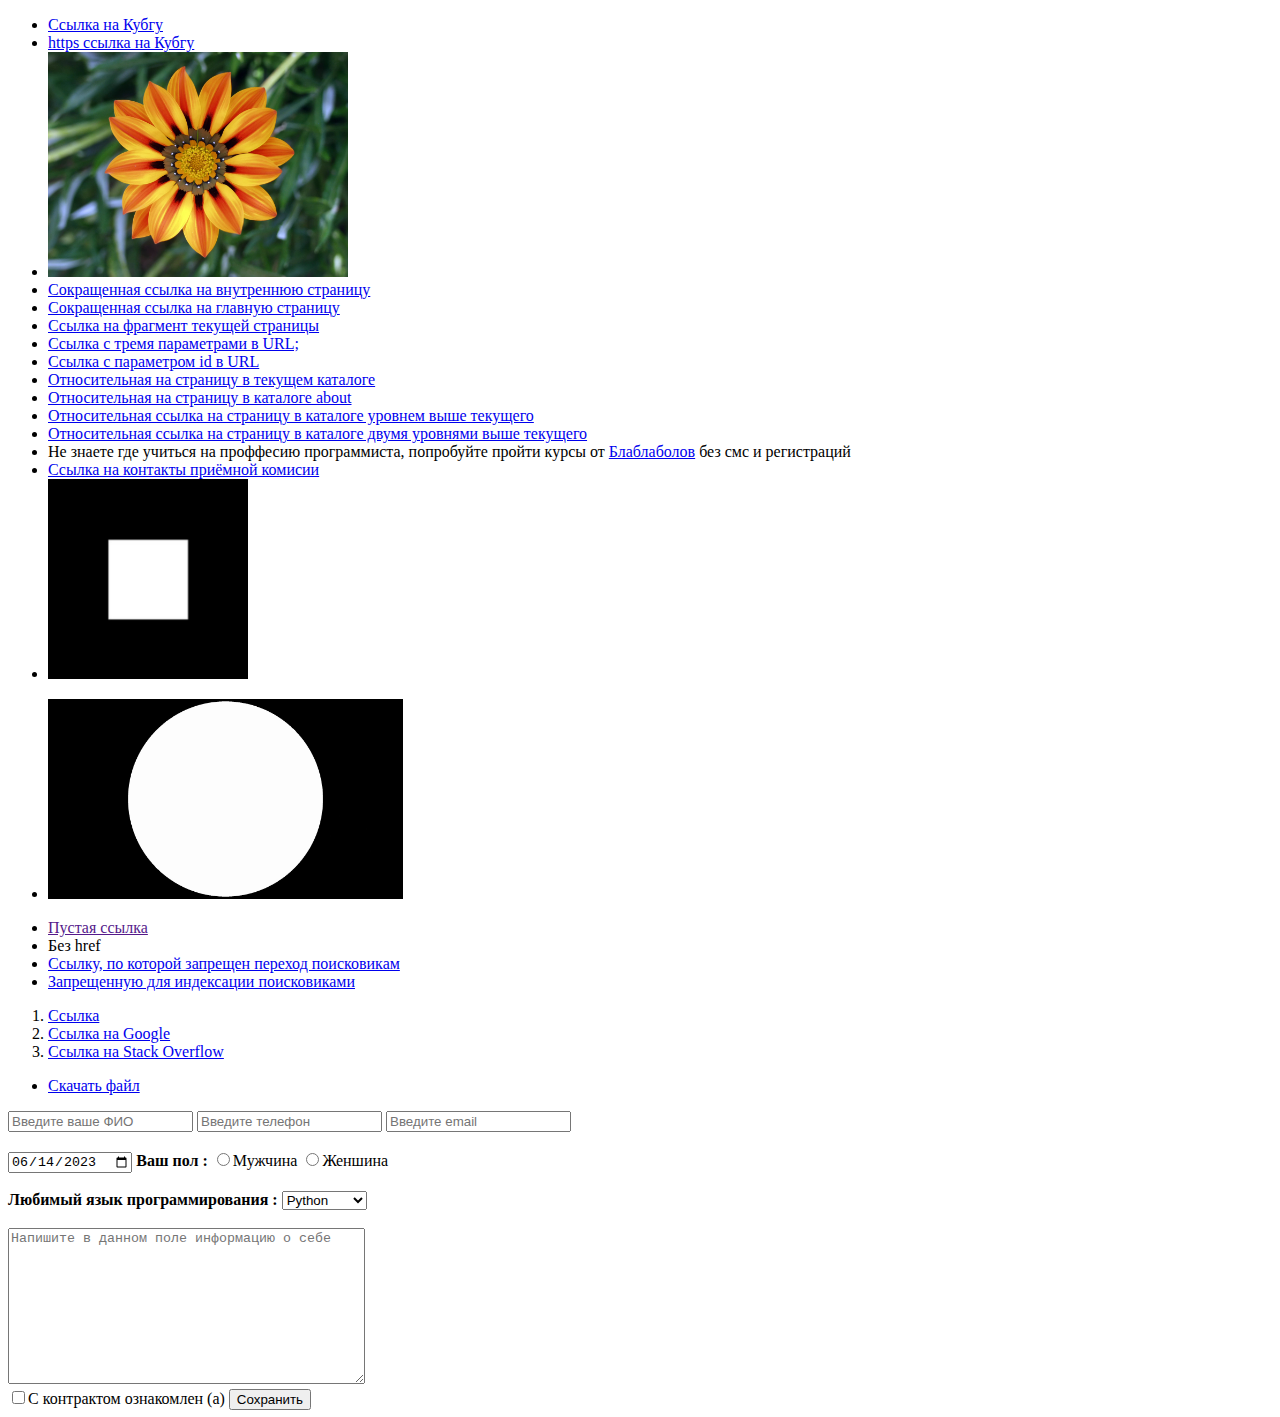
==== index.html @ ccb05a66 "Add files via upload" ====
<!DOCTYPE html>
<html lang="en">
<head>
    
    <meta charset="UTF-8">
    <meta name="viewport" content="width=device-width, initial-scale=1.0">
    <title>Задание 1</title>
    <link rel="stylesheet" href="style.css">
</head>
<body>
    <ul>
        <li>
            <a href="http://Kubsu.ru/">Ссылка на Кубгу</a>
        </li>
        <li>
            <a href="https://Kubsu.ru">https cсылка на Кубгу</a>
        </li>
        <li>
            <a href="#"><img src="image.jpg" width="300" alt="Цветок"></a>
        </li>
        <li>
            <a href="out/outindex.html">Cокращенная ссылка на внутреннюю страницу</a>
        </li>
        <li>
            <a href="index.html">Cокращенная ссылка на главную страницу</a>
        </li>
        <li>
            <a href="#button">Ссылка на фрагмент текущей страницы</a></li>
        <li>
            <a href="http://Kubsu.ru?kurs=1&fuk=010302&form=plat">Cсылка с тремя параметрами в URL;</a>
        </li>
        <li>
            <a href="https://example.com/page.html?id=123">Cсылка с параметром id в URL</a>
        </li>
        <li>
            <a href="index_2.html">Относительная на страницу в текущем каталоге</a>
        </li>
        <li>
            <a href="about/about.html">Относительная на страницу в каталоге about</a>
        </li>
        <li>
            <a href="../index"> Относительная ссылка на страницу в каталоге уровнем выше текущего</a>
        </li>
        <li>
            <a href="../../index"> Относительная ссылка на страницу в каталоге двумя уровнями выше текущего</a>
        </li>
        <li>
            Не знаете где учиться на проффесию программиста, попробуйте пройти курсы от <a href="#">Блаблаболов</a> без смс и регистраций
        </li>
        <li>
            <a href="https://www.kubsu.ru/index.php#block-block-8">Ссылка на контакты приёмной комисии</a>
        </li>
        <li>
            <img src="square.jpg" width="200" usemap="#square" alt="Square">
        </li>
    </ul>
        <map name="square">
            <area shape="rect" coords="53,53,153,153" href="#" alt="">
        </map>
    <ul>
        <li>
            <img src="circle.jpg" width="355" height="200" usemap="#circle" alt="circle">
        </li>
    </ul>
        <map name="circle">
            <area shape="circle" coords="177,100,100" href="#" alt="">
        </map>
    <ul>
        <li>
            <a href="">Пустая ссылка</a>
        </li>
        <li>
            <a>Без href</a>
        </li>
        <li>
            <a href="#" rel="nofolow">Ссылку, по которой запрещен переход поисковикам</a>
        </li>
        <li>
            <a href="#" rel="noindex">Запрещенную для индексации поисковиками</a>
        </li>
    </ul>
    <ol>
        <li>
            <a href="#" title="Example">Ссылка</a>
        </li>
        <li>
            <a href="https://google.com" title="Google">Ссылка на Google</a>
        </li>
        <li>
            <a href="https://stackoverflow.com" title="Stack Overflow">Ссылка на Stack Overflow</a>
        </li>
    </ol>
    <ul>
        <li>
            <a id="button" href="ftp://user:pass123@tavalik.ru/Temp/file.txt">Скачать файл</a>
        </li>
    </ul>

    <input type="text" placeholder="Введите ваше ФИО" >
    <input type="tel" placeholder="Введите телефон">
    <input type="email" placeholder="Введите email">
    <br>
    <br>
    <input type="date" value="2023-06-14">
    <strong>Ваш пол :</strong>
    <label>
        <input name="pol" type="radio">Мужчина
    </label>
    <label >
        <input name="pol" type="radio">Женшина
    </label>
    <br>
    <br>
    <strong>Любимый язык программирования :</strong>
    <select name="field">
        <option value="one">Pascal</option>
        <option value="one">C</option>
        <option value="one">C++</option>
        <option value="one">JavaScript</option>
        <option value="one">PHP</option>
        <option value="one" selected="">Python</option>
        <option value="one">Java</option>
        <option value="one">Haskel</option>
        <option value="one">Clojure</option>
        <option value="one">Prolog</option>
        <option value="one">Scala</option>
    </select>
    <br>
    <br>
    <textarea cols="42" rows="10" placeholder="Напишите в данном поле информацию о себе"></textarea>
    <br>
    <label>
        <input type="checkbox">С контрактом ознакомлен (а)
    </label>
    <input type="submit" value="Сохранить">
</body>

</html>
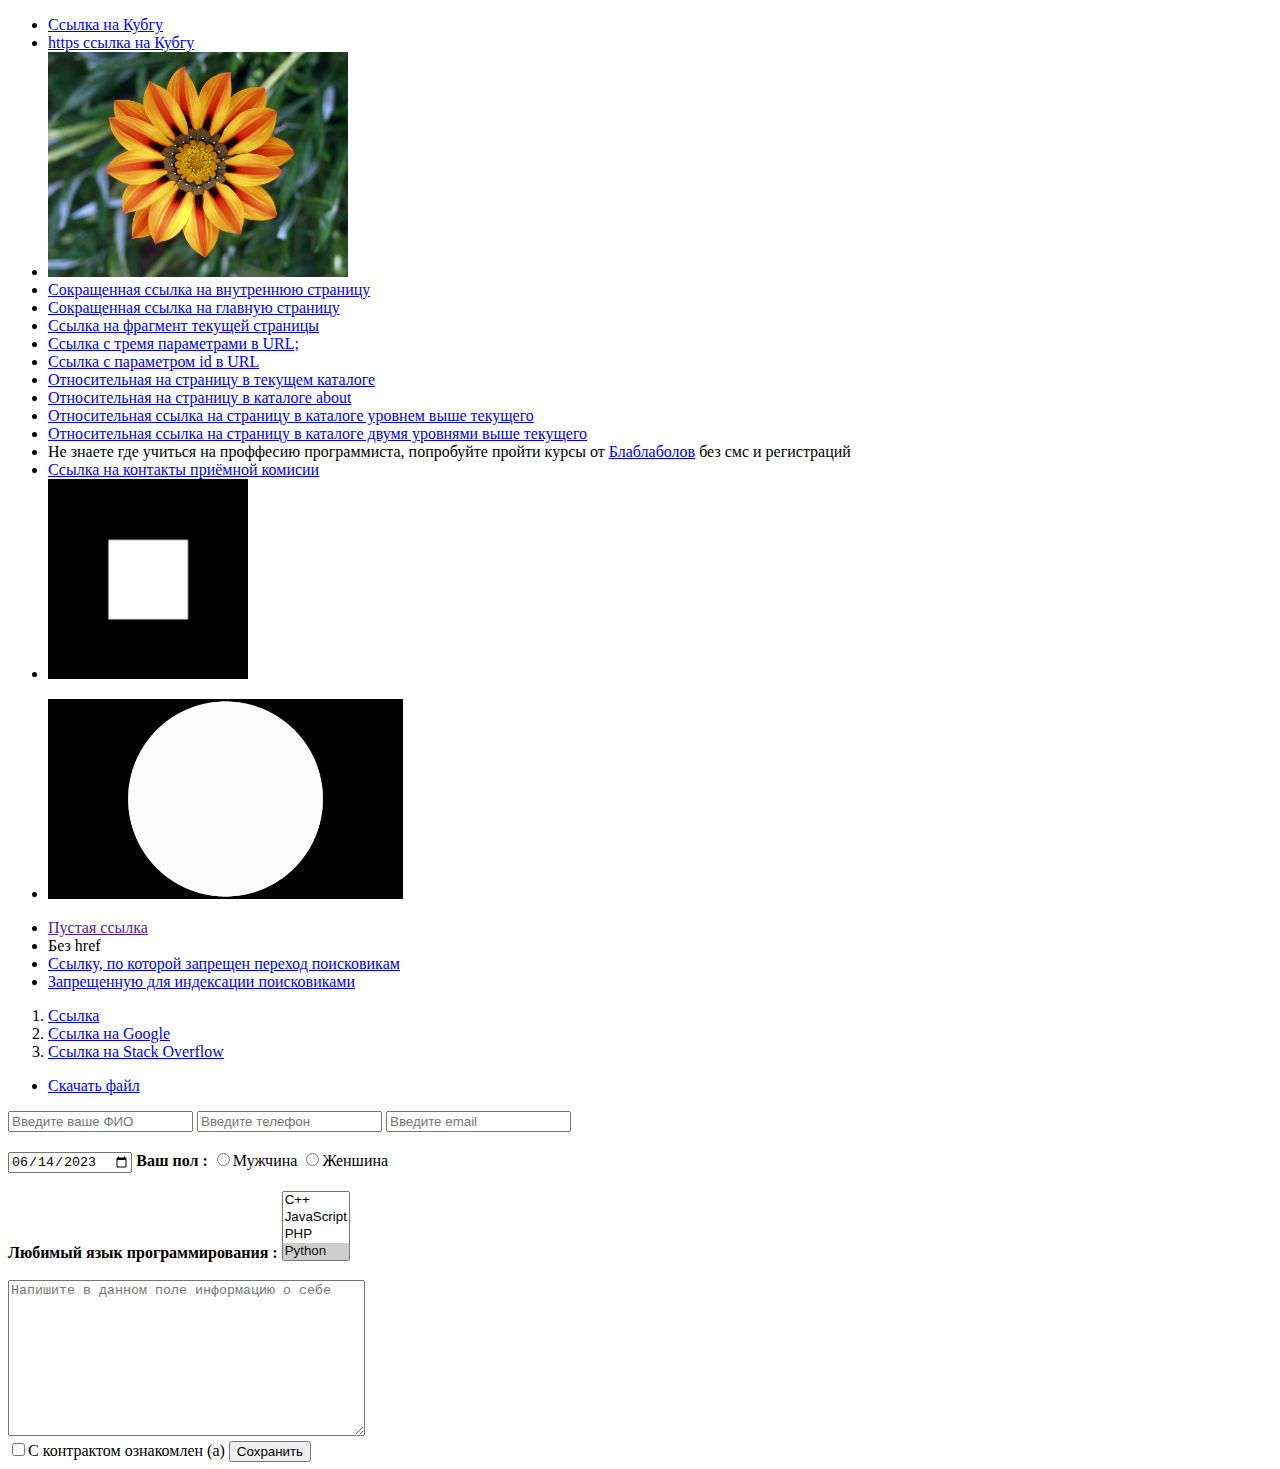
==== commit 38ed36f1: "index.html" ====
--- a/index.html
+++ b/index.html
@@ -112,7 +112,7 @@
     <br>
     <br>
     <strong>Любимый язык программирования :</strong>
-    <select name="field">
+    <select name="field" multiple="multiple">
         <option value="one">Pascal</option>
         <option value="one">C</option>
         <option value="one">C++</option>
@@ -135,4 +135,4 @@
     <input type="submit" value="Сохранить">
 </body>
 
-</html>+</html>
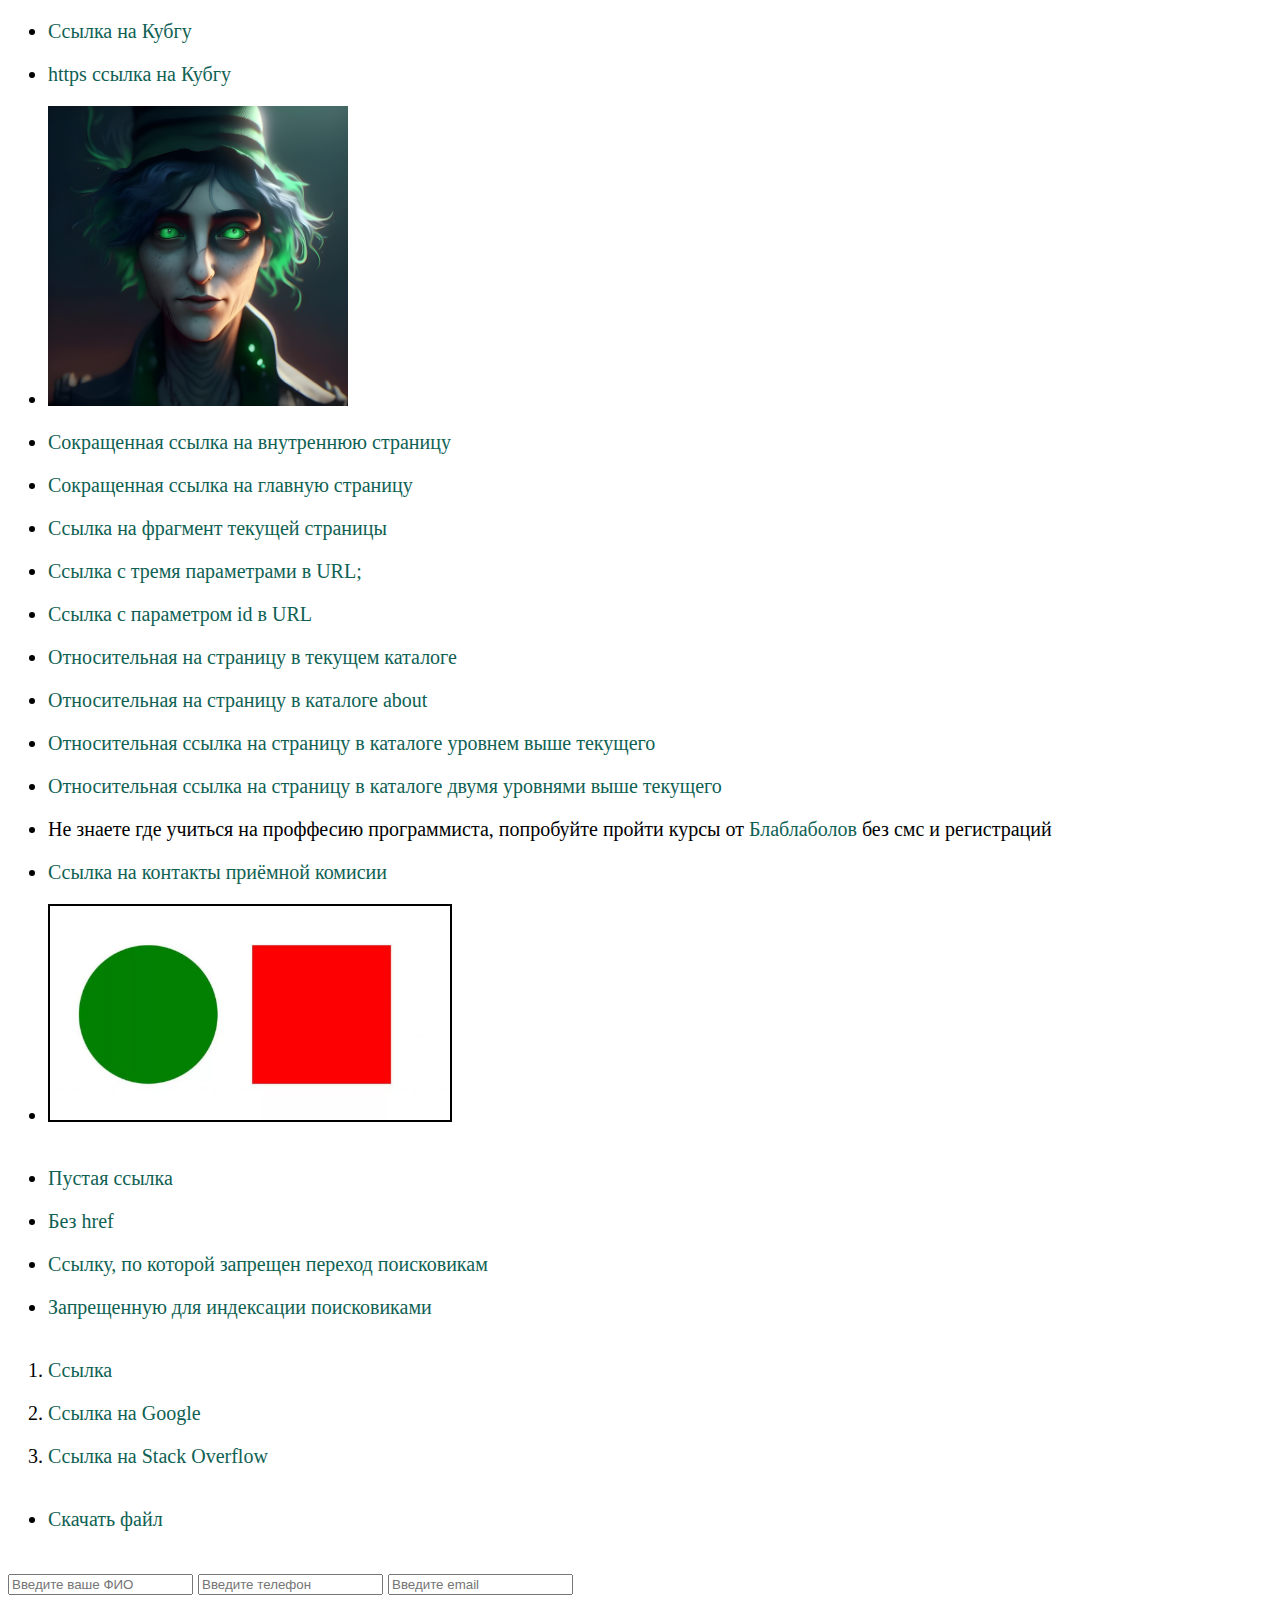
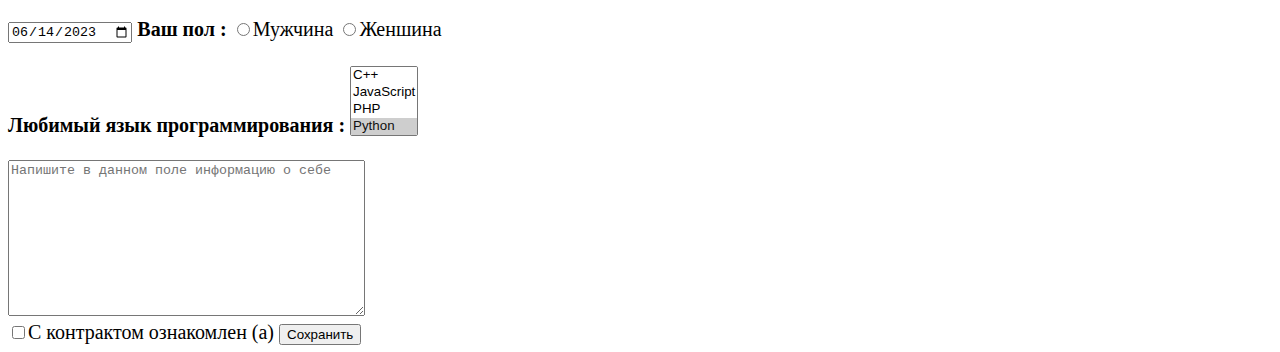
==== commit 5434b9ea: "Task 1" ====
--- a/index.html
+++ b/index.html
@@ -1,12 +1,14 @@
 <!DOCTYPE html>
 <html lang="en">
+
 <head>
-    
+
     <meta charset="UTF-8">
     <meta name="viewport" content="width=device-width, initial-scale=1.0">
     <title>Задание 1</title>
     <link rel="stylesheet" href="style.css">
 </head>
+
 <body>
     <ul>
         <li>
@@ -16,7 +18,7 @@
             <a href="https://Kubsu.ru">https cсылка на Кубгу</a>
         </li>
         <li>
-            <a href="#"><img src="image.jpg" width="300" alt="Цветок"></a>
+            <a href="#"><img src="img.png" width="300" alt="Цветок"></a>
         </li>
         <li>
             <a href="out/outindex.html">Cокращенная ссылка на внутреннюю страницу</a>
@@ -25,12 +27,13 @@
             <a href="index.html">Cокращенная ссылка на главную страницу</a>
         </li>
         <li>
-            <a href="#button">Ссылка на фрагмент текущей страницы</a></li>
+            <a href="#button">Ссылка на фрагмент текущей страницы</a>
+        </li>
         <li>
             <a href="http://Kubsu.ru?kurs=1&fuk=010302&form=plat">Cсылка с тремя параметрами в URL;</a>
         </li>
         <li>
-            <a href="https://example.com/page.html?id=123">Cсылка с параметром id в URL</a>
+            <a href="https://hackertyper.com/?id=123">Cсылка с параметром id в URL</a>
         </li>
         <li>
             <a href="index_2.html">Относительная на страницу в текущем каталоге</a>
@@ -39,33 +42,30 @@
             <a href="about/about.html">Относительная на страницу в каталоге about</a>
         </li>
         <li>
-            <a href="../index"> Относительная ссылка на страницу в каталоге уровнем выше текущего</a>
+            <a href="about/about.html"> Относительная ссылка на страницу в каталоге уровнем выше текущего</a>
         </li>
         <li>
-            <a href="../../index"> Относительная ссылка на страницу в каталоге двумя уровнями выше текущего</a>
+            <a href="about/under_about/under.html"> Относительная ссылка на страницу в каталоге двумя уровнями выше текущего</a>
         </li>
         <li>
-            Не знаете где учиться на проффесию программиста, попробуйте пройти курсы от <a href="#">Блаблаболов</a> без смс и регистраций
+            Не знаете где учиться на проффесию программиста, попробуйте пройти курсы от 
+            <a href="https://thatsthefinger.com/">Блаблаболов</a> без
+            смс и регистраций
         </li>
         <li>
             <a href="https://www.kubsu.ru/index.php#block-block-8">Ссылка на контакты приёмной комисии</a>
         </li>
+
         <li>
-            <img src="square.jpg" width="200" usemap="#square" alt="Square">
+            <img src="circle.png" width="400" usemap="#square" alt="Square" class="circle">
         </li>
     </ul>
-        <map name="square">
-            <area shape="rect" coords="53,53,153,153" href="#" alt="">
-        </map>
+    <map name="square">
+        <area shape="rect" coords="203,41,346,183" href="#" alt="">
+        <area shape="circle" coords="100,107,73" href="#" alt="">
+    </map>
     <ul>
-        <li>
-            <img src="circle.jpg" width="355" height="200" usemap="#circle" alt="circle">
-        </li>
-    </ul>
-        <map name="circle">
-            <area shape="circle" coords="177,100,100" href="#" alt="">
-        </map>
-    <ul>
+
         <li>
             <a href="">Пустая ссылка</a>
         </li>
@@ -73,10 +73,10 @@
             <a>Без href</a>
         </li>
         <li>
-            <a href="#" rel="nofolow">Ссылку, по которой запрещен переход поисковикам</a>
+            <a href="http://www.staggeringbeauty.com/" rel="nofolow">Ссылку, по которой запрещен переход поисковикам</a>
         </li>
         <li>
-            <a href="#" rel="noindex">Запрещенную для индексации поисковиками</a>
+            <a href="https://onesquareminesweeper.com/" rel="noindex">Запрещенную для индексации поисковиками</a>
         </li>
     </ul>
     <ol>
@@ -96,43 +96,45 @@
         </li>
     </ul>
 
-    <input type="text" placeholder="Введите ваше ФИО" >
-    <input type="tel" placeholder="Введите телефон">
-    <input type="email" placeholder="Введите email">
-    <br>
-    <br>
-    <input type="date" value="2023-06-14">
-    <strong>Ваш пол :</strong>
-    <label>
-        <input name="pol" type="radio">Мужчина
-    </label>
-    <label >
-        <input name="pol" type="radio">Женшина
-    </label>
-    <br>
-    <br>
-    <strong>Любимый язык программирования :</strong>
-    <select name="field" multiple="multiple">
-        <option value="one">Pascal</option>
-        <option value="one">C</option>
-        <option value="one">C++</option>
-        <option value="one">JavaScript</option>
-        <option value="one">PHP</option>
-        <option value="one" selected="">Python</option>
-        <option value="one">Java</option>
-        <option value="one">Haskel</option>
-        <option value="one">Clojure</option>
-        <option value="one">Prolog</option>
-        <option value="one">Scala</option>
-    </select>
-    <br>
-    <br>
-    <textarea cols="42" rows="10" placeholder="Напишите в данном поле информацию о себе"></textarea>
-    <br>
-    <label>
-        <input type="checkbox">С контрактом ознакомлен (а)
-    </label>
-    <input type="submit" value="Сохранить">
+    <form>
+        <input type="text" placeholder="Введите ваше ФИО" required>
+        <input type="tel" placeholder="Введите телефон" required>
+        <input type="email" placeholder="Введите email" required>
+        <br>
+        <br>
+        <input type="date" value="2023-06-14" required>
+        <strong>Ваш пол :</strong>
+        <label>
+            <input name="pol" type="radio" required>Мужчина
+        </label>
+        <label>
+            <input name="pol" type="radio" required>Женшина
+        </label>
+        <br>
+        <br>
+        <strong>Любимый язык программирования :</strong>
+        <select name="field" multiple="multiple">
+            <option value="one">Pascal</option>
+            <option value="one">C</option>
+            <option value="one">C++</option>
+            <option value="one">JavaScript</option>
+            <option value="one">PHP</option>
+            <option value="one" selected="">Python</option>
+            <option value="one">Java</option>
+            <option value="one">Haskel</option>
+            <option value="one">Clojure</option>
+            <option value="one">Prolog</option>
+            <option value="one">Scala</option>
+        </select>
+        <br>
+        <br>
+        <textarea cols="42" rows="10" placeholder="Напишите в данном поле информацию о себе" required></textarea>
+        <br>
+        <label>
+            <input type="checkbox" required>С контрактом ознакомлен (а)
+        </label>
+        <input type="submit" value="Сохранить">
+    </form>
 </body>
 
-</html>
+</html>--- a/style.css
+++ b/style.css
@@ -0,0 +1,16 @@
+body{
+    font-size: 20px;
+}
+
+a{
+    color: #0f6153;
+    text-decoration: none;
+}
+
+li{
+    padding-bottom: 20px;
+}
+
+.circle{
+    border: 2px solid black;
+}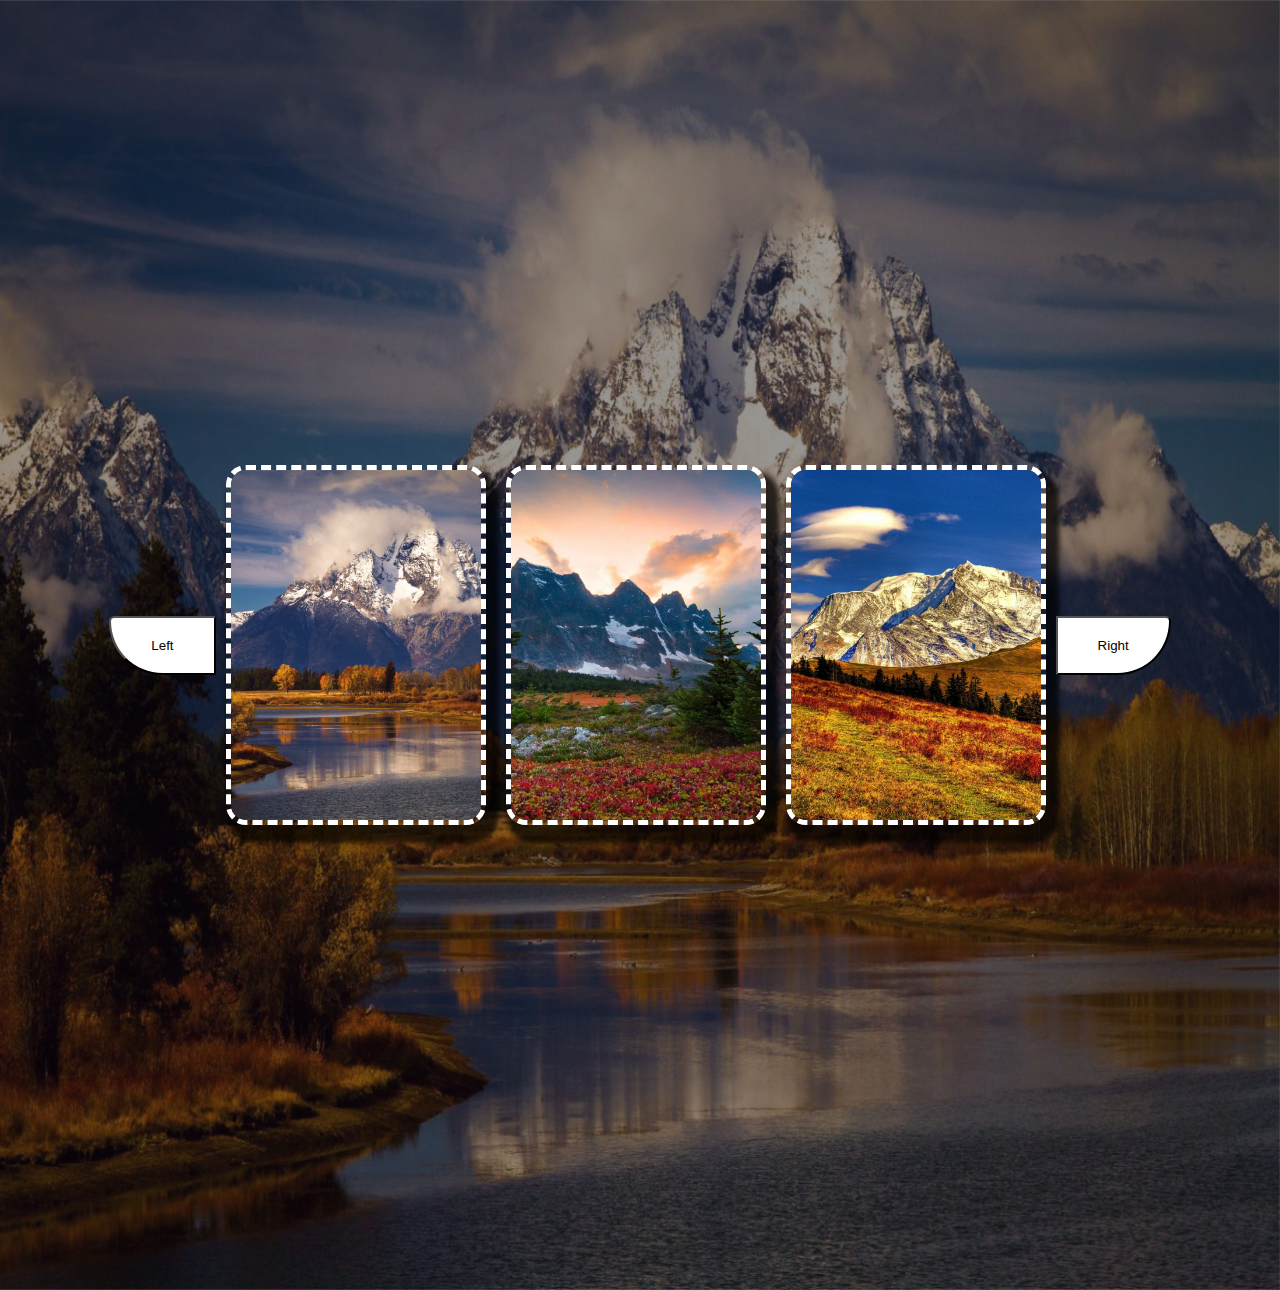
==== commit 56070083: "Change at task 7" ====
--- a/index.html
+++ b/index.html
@@ -1,140 +1,26 @@
 <!DOCTYPE html>
 <html lang="en">
-
 <head>
-
     <meta charset="UTF-8">
     <meta name="viewport" content="width=device-width, initial-scale=1.0">
-    <title>Задание 1</title>
-    <link rel="stylesheet" href="style.css">
+    <link rel="stylesheet" href="styleSCSS.css">
+    <script src="skript.js" defer></script>
+    <title>Skrol</title>
 </head>
-
 <body>
-    <ul>
-        <li>
-            <a href="http://Kubsu.ru/">Ссылка на Кубгу</a>
-        </li>
-        <li>
-            <a href="https://Kubsu.ru">https cсылка на Кубгу</a>
-        </li>
-        <li>
-            <a href="#"><img src="img.png" width="300" alt="Цветок"></a>
-        </li>
-        <li>
-            <a href="out/outindex.html">Cокращенная ссылка на внутреннюю страницу</a>
-        </li>
-        <li>
-            <a href="index.html">Cокращенная ссылка на главную страницу</a>
-        </li>
-        <li>
-            <a href="#button">Ссылка на фрагмент текущей страницы</a>
-        </li>
-        <li>
-            <a href="http://Kubsu.ru?kurs=1&fuk=010302&form=plat">Cсылка с тремя параметрами в URL;</a>
-        </li>
-        <li>
-            <a href="https://hackertyper.com/?id=123">Cсылка с параметром id в URL</a>
-        </li>
-        <li>
-            <a href="index_2.html">Относительная на страницу в текущем каталоге</a>
-        </li>
-        <li>
-            <a href="about/about.html">Относительная на страницу в каталоге about</a>
-        </li>
-        <li>
-            <a href="about/about.html"> Относительная ссылка на страницу в каталоге уровнем выше текущего</a>
-        </li>
-        <li>
-            <a href="about/under_about/under.html"> Относительная ссылка на страницу в каталоге двумя уровнями выше текущего</a>
-        </li>
-        <li>
-            Не знаете где учиться на проффесию программиста, попробуйте пройти курсы от 
-            <a href="https://thatsthefinger.com/">Блаблаболов</a> без
-            смс и регистраций
-        </li>
-        <li>
-            <a href="https://www.kubsu.ru/index.php#block-block-8">Ссылка на контакты приёмной комисии</a>
-        </li>
-
-        <li>
-            <img src="circle.png" width="400" usemap="#square" alt="Square" class="circle">
-        </li>
-    </ul>
-    <map name="square">
-        <area shape="rect" coords="203,41,346,183" href="#" alt="">
-        <area shape="circle" coords="100,107,73" href="#" alt="">
-    </map>
-    <ul>
-
-        <li>
-            <a href="">Пустая ссылка</a>
-        </li>
-        <li>
-            <a>Без href</a>
-        </li>
-        <li>
-            <a href="http://www.staggeringbeauty.com/" rel="nofolow">Ссылку, по которой запрещен переход поисковикам</a>
-        </li>
-        <li>
-            <a href="https://onesquareminesweeper.com/" rel="noindex">Запрещенную для индексации поисковиками</a>
-        </li>
-    </ul>
-    <ol>
-        <li>
-            <a href="#" title="Example">Ссылка</a>
-        </li>
-        <li>
-            <a href="https://google.com" title="Google">Ссылка на Google</a>
-        </li>
-        <li>
-            <a href="https://stackoverflow.com" title="Stack Overflow">Ссылка на Stack Overflow</a>
-        </li>
-    </ol>
-    <ul>
-        <li>
-            <a id="button" href="ftp://user:pass123@tavalik.ru/Temp/file.txt">Скачать файл</a>
-        </li>
-    </ul>
-
-    <form>
-        <input type="text" placeholder="Введите ваше ФИО" required>
-        <input type="tel" placeholder="Введите телефон" required>
-        <input type="email" placeholder="Введите email" required>
-        <br>
-        <br>
-        <input type="date" value="2023-06-14" required>
-        <strong>Ваш пол :</strong>
-        <label>
-            <input name="pol" type="radio" required>Мужчина
-        </label>
-        <label>
-            <input name="pol" type="radio" required>Женшина
-        </label>
-        <br>
-        <br>
-        <strong>Любимый язык программирования :</strong>
-        <select name="field" multiple="multiple">
-            <option value="one">Pascal</option>
-            <option value="one">C</option>
-            <option value="one">C++</option>
-            <option value="one">JavaScript</option>
-            <option value="one">PHP</option>
-            <option value="one" selected="">Python</option>
-            <option value="one">Java</option>
-            <option value="one">Haskel</option>
-            <option value="one">Clojure</option>
-            <option value="one">Prolog</option>
-            <option value="one">Scala</option>
-        </select>
-        <br>
-        <br>
-        <textarea cols="42" rows="10" placeholder="Напишите в данном поле информацию о себе" required></textarea>
-        <br>
-        <label>
-            <input type="checkbox" required>С контрактом ознакомлен (а)
-        </label>
-        <input type="submit" value="Сохранить">
-    </form>
+    <div class="body" id="body">
+        <div class="opasity">
+            <button class="btn left" id="btn_left">Left</button>
+            <div class="div_box">
+                <img class="div_block one" id="one" src="img/one.jpg" alt="">
+                <img class="div_block two" id="two" src="img/two.jpg" alt="">
+                <img class="div_block tree" id="tree" src="img/tree.jpg" alt="">
+                <img class="div_block four" id="four" src="img/four.jpg" alt="">
+                <img class="div_block five" id="five" src="img/five.jpg" alt="">
+                <img class="div_block six" id="six" src="img/six.jpg" alt="">
+            </div>
+            <button class="btn right" id="btn_right">Right</button>
+        </div>
+    </div>
 </body>
-
 </html>--- a/styleSCSS.css
+++ b/styleSCSS.css
@@ -0,0 +1,69 @@
+body {
+  height: 900px;
+  padding: 0px;
+  margin: 0px;
+}
+body .body {
+  display: flex;
+  flex: 1 1 auto;
+  min-height: 1290px;
+  width: 100%;
+  display: flex;
+  justify-content: center;
+  align-items: center;
+  background-image: url("img/one.jpg");
+  background-size: 100% 100%;
+}
+body .body .opasity {
+  display: flex;
+  justify-content: center;
+  align-items: center;
+  width: 100%;
+  height: 1290px;
+  background-color: rgba(0, 0, 0, 0.408);
+}
+body button {
+  padding: 20px 40px;
+  background-color: #ffffff;
+}
+body button:hover {
+  background-color: #9b9b9b;
+}
+body button.clicked {
+  background-color: #b2ff94;
+}
+body .left {
+  border-radius: 40px 0px 0px 400px;
+}
+body .right {
+  border-radius: 0px 40px 400px 0px;
+}
+
+.div_box {
+  display: flex;
+  flex-wrap: wrap;
+}
+.div_box .div_block {
+  box-shadow: 7px 12px 5px 6px rgba(0, 0, 0, 0.725);
+  border: 5px dashed white;
+  justify-content: center;
+  margin: 10px;
+  -o-object-fit: cover;
+     object-fit: cover;
+  border-radius: 20px;
+  opacity: 1;
+  transition: opacity 1s ease-in-out;
+}
+
+@media (min-width: 1062px) {
+  .div_block {
+    width: 250px;
+    height: 350px;
+  }
+}
+@media (max-width: 1062px) {
+  .div_block {
+    width: 150px;
+    height: 350px;
+  }
+}/*# sourceMappingURL=styleSCSS.css.map */